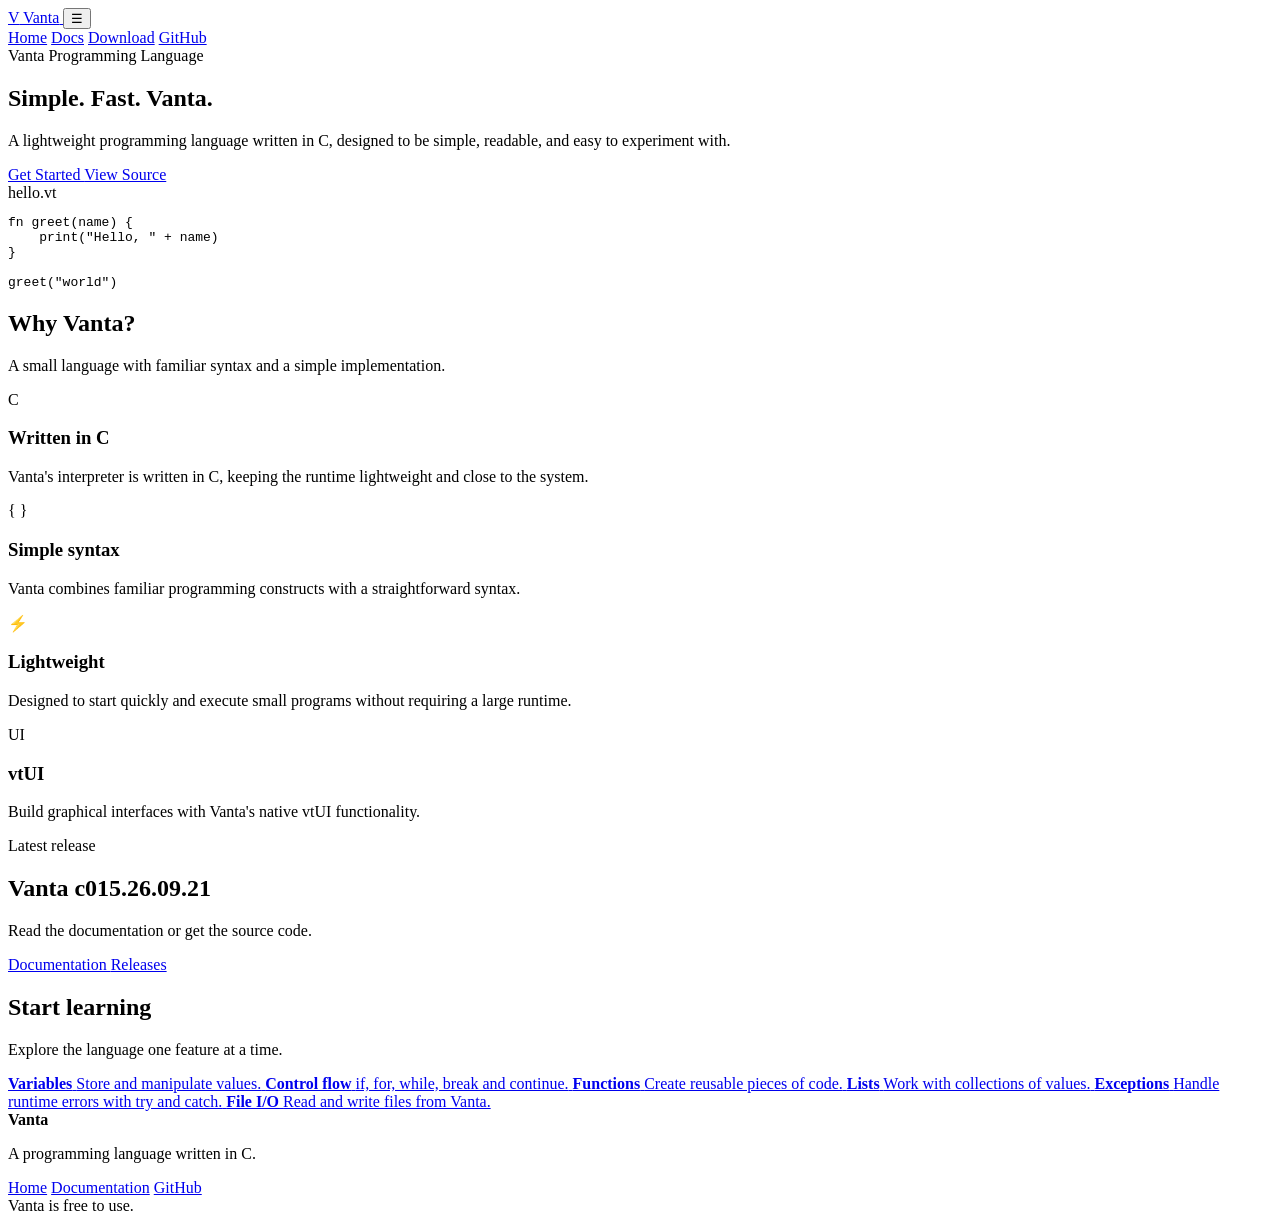
==== index.html @ 65cd363d "Add files via upload" ====
<!DOCTYPE html>
<html lang="en">
<head>
    <meta charset="UTF-8">
    <meta name="viewport" content="width=device-width, initial-scale=1.0">

    <title>Vanta — Programming Language</title>
    <meta name="description" content="Vanta is a lightweight programming language written in C.">

    <link rel="stylesheet" href="/vanta/assets/style.css">
</head>

<body>

<header class="site-header">
    <div class="nav-container">

        <a class="logo" href="/vanta">
            <span class="logo-mark">V</span>
            <span>Vanta</span>
        </a>

        <button class="menu-button" id="menuButton">
            ☰
        </button>

        <nav id="mainNav">
            <a href="/vanta">Home</a>
            <a href="/vanta/docs">Docs</a>
            <a href="/vanta/download">Download</a>
            <a href="https://github.com/knoob1517/vanta">GitHub</a>
        </nav>

    </div>
</header>


<main>

    <section class="hero">

        <div class="hero-content">

            <div class="hero-badge">
                Vanta Programming Language
            </div>

            <h1>
                Simple.
                <span>Fast.</span>
                Vanta.
            </h1>

            <p class="hero-description">
                A lightweight programming language written in C,
                designed to be simple, readable, and easy to experiment with.
            </p>

            <div class="hero-buttons">
                <a class="button primary" href="/vanta/docs">
                    Get Started
                </a>

                <a class="button secondary" href="https://github.com/knoob1517/vanta">
                    View Source
                </a>
            </div>

        </div>

        <div class="code-window">

            <div class="code-titlebar">
                <span></span>
                <span></span>
                <span></span>

                <label>hello.vt</label>
            </div>

            <pre><code><span class="keyword">fn</span> greet(name) {
    <span class="function">print</span>(<span class="string">"Hello, "</span> + name)
}

greet(<span class="string">"world"</span>)</code></pre>

        </div>

    </section>


    <section class="section">

        <div class="section-title">
            <h2>Why Vanta?</h2>

            <p>
                A small language with familiar syntax and a simple implementation.
            </p>
        </div>


        <div class="feature-grid">

            <article class="feature">
                <div class="feature-icon">C</div>

                <h3>Written in C</h3>

                <p>
                    Vanta's interpreter is written in C,
                    keeping the runtime lightweight and close to the system.
                </p>
            </article>


            <article class="feature">
                <div class="feature-icon">{ }</div>

                <h3>Simple syntax</h3>

                <p>
                    Vanta combines familiar programming constructs
                    with a straightforward syntax.
                </p>
            </article>


            <article class="feature">
                <div class="feature-icon">⚡</div>

                <h3>Lightweight</h3>

                <p>
                    Designed to start quickly and execute small programs
                    without requiring a large runtime.
                </p>
            </article>


            <article class="feature">
                <div class="feature-icon">UI</div>

                <h3>vtUI</h3>

                <p>
                    Build graphical interfaces with Vanta's
                    native vtUI functionality.
                </p>
            </article>

        </div>

    </section>


    <section class="release-section">

        <div>

            <span class="eyebrow">
                Latest release
            </span>

            <h2>Vanta c015.26.09.21</h2>

            <p>
                Read the documentation or get the source code.
            </p>

        </div>

        <div class="release-buttons">

            <a class="button primary" href="/vanta/docs/c015.26.09.21">
                Documentation
            </a>

            <a class="button secondary" href="https://github.com/knoob1517/vanta/releases">
                Releases
            </a>

        </div>

    </section>


    <section class="section">

        <div class="section-title">

            <h2>Start learning</h2>

            <p>
                Explore the language one feature at a time.
            </p>

        </div>


        <div class="docs-grid">

            <a href="/vanta/docs/c015.26.09.21#variables">
                <strong>Variables</strong>
                <span>Store and manipulate values.</span>
            </a>

            <a href="/vanta/docs/c015.26.09.21#control-flow">
                <strong>Control flow</strong>
                <span>if, for, while, break and continue.</span>
            </a>

            <a href="/vanta/docs/c015.26.09.21#functions">
                <strong>Functions</strong>
                <span>Create reusable pieces of code.</span>
            </a>

            <a href="/vanta/docs/c015.09.21#lists">
                <strong>Lists</strong>
                <span>Work with collections of values.</span>
            </a>

            <a href="/vanta/docs/c015.26.09.21#exceptions">
                <strong>Exceptions</strong>
                <span>Handle runtime errors with try and catch.</span>
            </a>

            <a href="/vanta/docs/c015.26.09.21#file-io">
                <strong>File I/O</strong>
                <span>Read and write files from Vanta.</span>
            </a>

        </div>

    </section>

</main>


<footer>

    <div class="footer-container">

        <div>
            <strong>Vanta</strong>

            <p>
                A programming language written in C.
            </p>
        </div>

        <div class="footer-links">

            <a href="/vanta">Home</a>
            <a href="/vanta/docs">Documentation</a>
            <a href="https://github.com/knoob1517/vanta">GitHub</a>

        </div>

    </div>

    <div class="free-notice">
        Vanta is free to use.
    </div>

</footer>


<script src="/vanta/assets/main.js"></script>

</body>
</html>
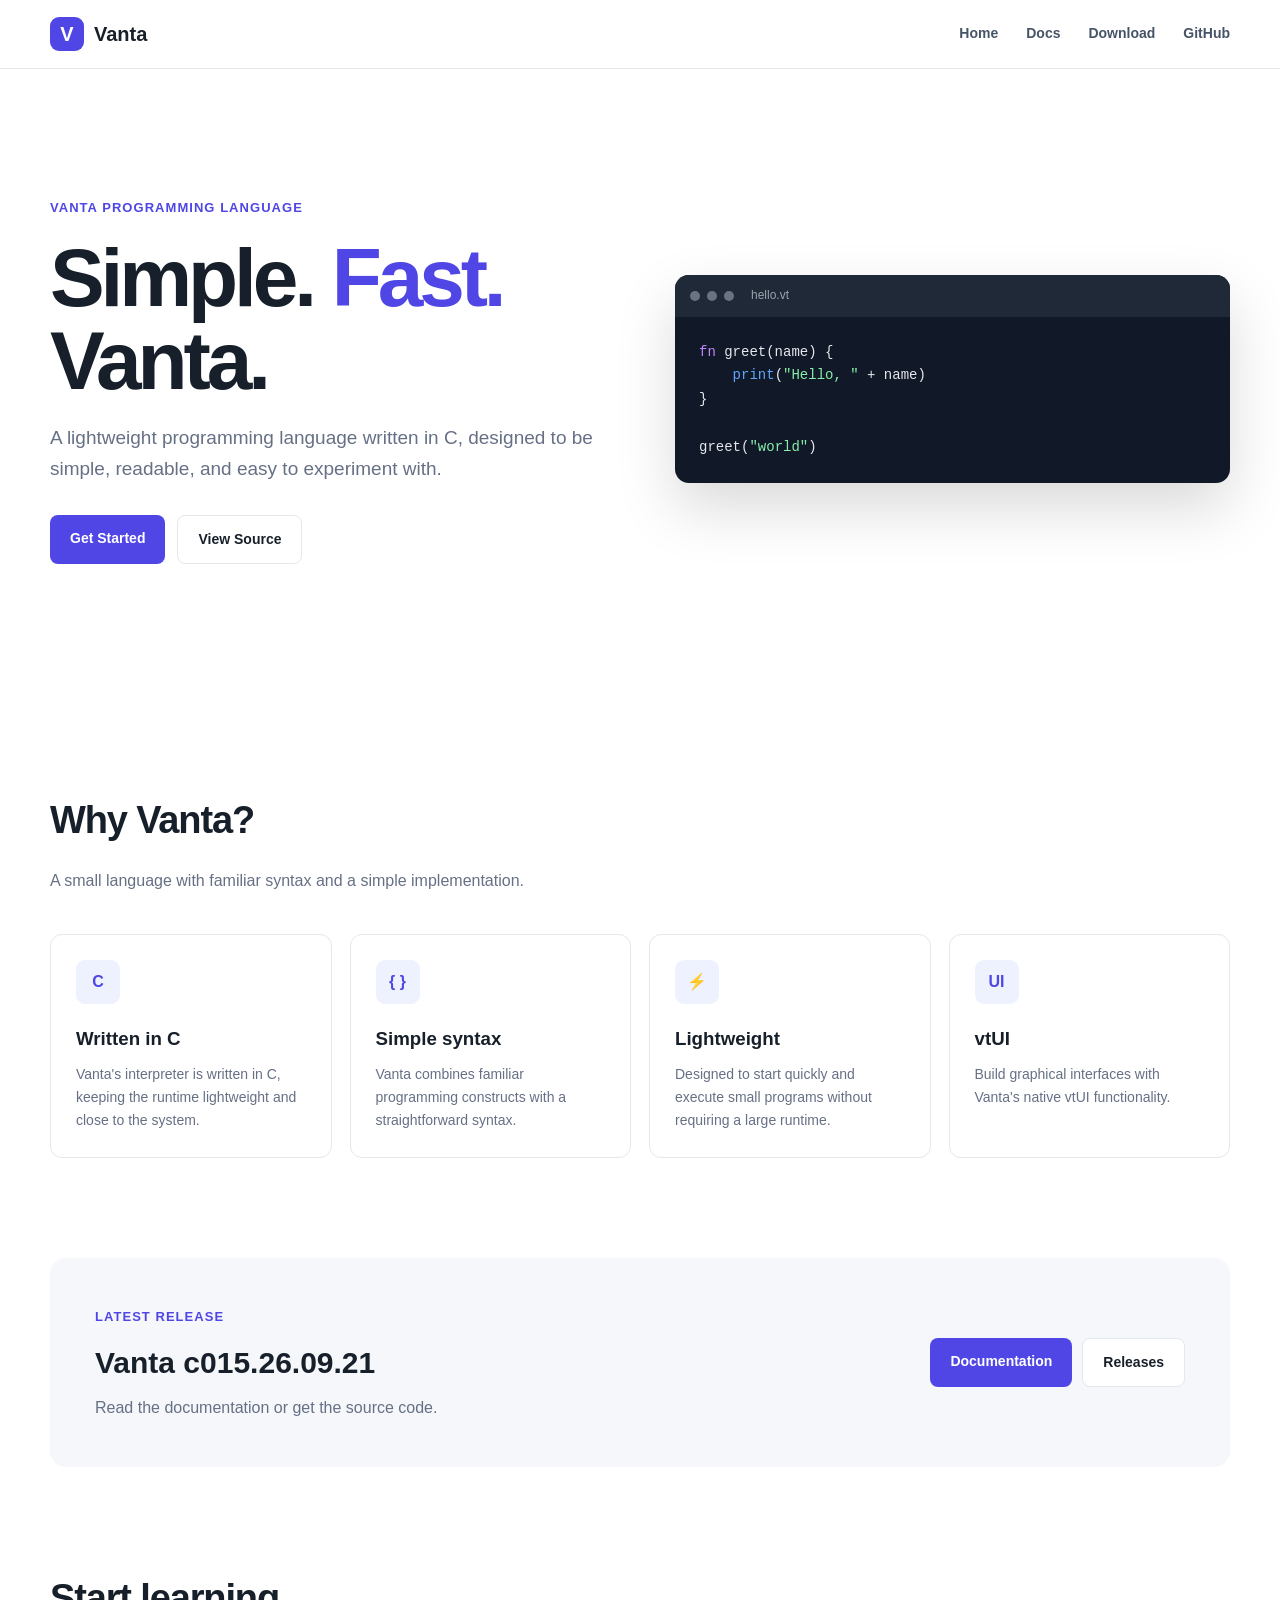
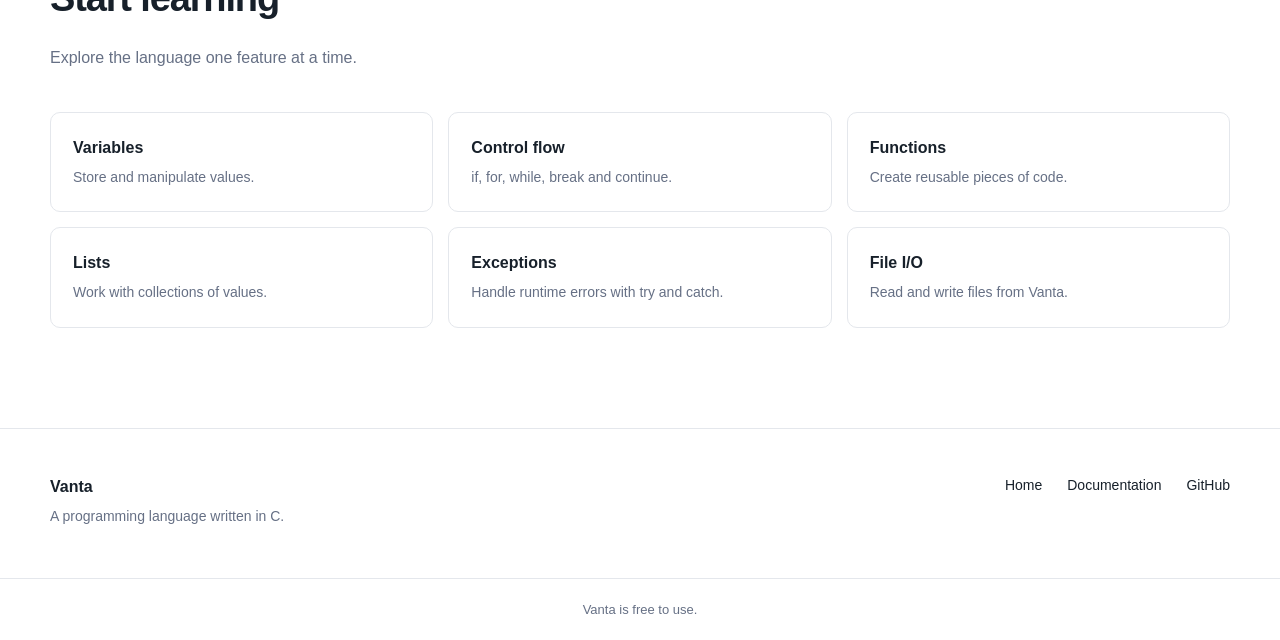
==== commit 2e575f2e: "Update index.html" ====
--- a/index.html
+++ b/index.html
@@ -7,7 +7,7 @@
     <title>Vanta — Programming Language</title>
     <meta name="description" content="Vanta is a lightweight programming language written in C.">
 
-    <link rel="stylesheet" href="/vanta/assets/style.css">
+    <link rel="stylesheet" href="/assets/style.css">
 </head>
 
 <body>
@@ -26,8 +26,8 @@
 
         <nav id="mainNav">
             <a href="/vanta">Home</a>
-            <a href="/vanta/docs">Docs</a>
-            <a href="/vanta/download">Download</a>
+            <a href="/docs">Docs</a>
+            <a href="/download">Download</a>
             <a href="https://github.com/knoob1517/vanta">GitHub</a>
         </nav>
 
@@ -57,7 +57,7 @@
             </p>
 
             <div class="hero-buttons">
-                <a class="button primary" href="/vanta/docs">
+                <a class="button primary" href="/docs">
                     Get Started
                 </a>
 
@@ -172,11 +172,11 @@
 
         <div class="release-buttons">
 
-            <a class="button primary" href="/vanta/docs/c015.26.09.21">
+            <a class="button primary" href="/docs/c015.26.09.21">
                 Documentation
             </a>
 
-            <a class="button secondary" href="https://github.com/knoob1517/vanta/releases">
+            <a class="button secondary" href="https://github.com/knoob1517/releases">
                 Releases
             </a>
 
@@ -200,32 +200,32 @@
 
         <div class="docs-grid">
 
-            <a href="/vanta/docs/c015.26.09.21#variables">
+            <a href="/docs/c015.26.09.21#variables">
                 <strong>Variables</strong>
                 <span>Store and manipulate values.</span>
             </a>
 
-            <a href="/vanta/docs/c015.26.09.21#control-flow">
+            <a href="/docs/c015.26.09.21#control-flow">
                 <strong>Control flow</strong>
                 <span>if, for, while, break and continue.</span>
             </a>
 
-            <a href="/vanta/docs/c015.26.09.21#functions">
+            <a href="/docs/c015.26.09.21#functions">
                 <strong>Functions</strong>
                 <span>Create reusable pieces of code.</span>
             </a>
 
-            <a href="/vanta/docs/c015.09.21#lists">
+            <a href="/docs/c015.09.21#lists">
                 <strong>Lists</strong>
                 <span>Work with collections of values.</span>
             </a>
 
-            <a href="/vanta/docs/c015.26.09.21#exceptions">
+            <a href="/docs/c015.26.09.21#exceptions">
                 <strong>Exceptions</strong>
                 <span>Handle runtime errors with try and catch.</span>
             </a>
 
-            <a href="/vanta/docs/c015.26.09.21#file-io">
+            <a href="/docs/c015.26.09.21#file-io">
                 <strong>File I/O</strong>
                 <span>Read and write files from Vanta.</span>
             </a>
@@ -252,7 +252,7 @@
         <div class="footer-links">
 
             <a href="/vanta">Home</a>
-            <a href="/vanta/docs">Documentation</a>
+            <a href="/docs">Documentation</a>
             <a href="https://github.com/knoob1517/vanta">GitHub</a>
 
         </div>
@@ -266,7 +266,7 @@
 </footer>
 
 
-<script src="/vanta/assets/main.js"></script>
+<script src="/assets/main.js"></script>
 
 </body>
-</html>+</html>
--- a/assets/style.css
+++ b/assets/style.css
@@ -0,0 +1,982 @@
+:root {
+    --bg: #ffffff;
+    --bg-secondary: #f5f7fa;
+
+    --text: #17202a;
+    --muted: #667085;
+
+    --border: #e4e7ec;
+
+    --accent: #4f46e5;
+    --accent-dark: #3730a3;
+
+    --code-bg: #111827;
+    --code-text: #e5e7eb;
+
+    --max-width: 1180px;
+}
+
+
+* {
+    box-sizing: border-box;
+}
+
+
+html {
+    scroll-behavior: smooth;
+}
+
+
+body {
+    margin: 0;
+
+    font-family:
+        Inter,
+        -apple-system,
+        BlinkMacSystemFont,
+        "Segoe UI",
+        sans-serif;
+
+    color: var(--text);
+    background: var(--bg);
+
+    line-height: 1.65;
+}
+
+
+a {
+    color: inherit;
+    text-decoration: none;
+}
+
+
+.container,
+.nav-container,
+.footer-container {
+    width: min(
+        calc(100% - 40px),
+        var(--max-width)
+    );
+
+    margin: auto;
+}
+
+
+/* HEADER */
+
+.site-header {
+    position: sticky;
+    top: 0;
+    z-index: 100;
+
+    background: rgba(255, 255, 255, 0.94);
+
+    border-bottom: 1px solid var(--border);
+
+    backdrop-filter: blur(12px);
+}
+
+
+.nav-container {
+    height: 68px;
+
+    display: flex;
+    align-items: center;
+    justify-content: space-between;
+}
+
+
+.logo {
+    display: flex;
+    align-items: center;
+    gap: 10px;
+
+    font-size: 20px;
+    font-weight: 800;
+}
+
+
+.logo-mark {
+    width: 34px;
+    height: 34px;
+
+    display: grid;
+    place-items: center;
+
+    border-radius: 9px;
+
+    background: var(--accent);
+    color: white;
+
+    font-weight: 900;
+}
+
+
+#mainNav {
+    display: flex;
+    gap: 28px;
+
+    align-items: center;
+}
+
+
+#mainNav a {
+    color: #475467;
+    font-size: 14px;
+    font-weight: 600;
+}
+
+
+#mainNav a:hover,
+#mainNav a.active {
+    color: var(--accent);
+}
+
+
+.menu-button {
+    display: none;
+
+    border: 0;
+    background: none;
+
+    font-size: 25px;
+}
+
+
+/* HERO */
+
+.hero {
+    width: min(
+        calc(100% - 40px),
+        1180px
+    );
+
+    margin: auto;
+
+    min-height: 620px;
+
+    display: grid;
+    grid-template-columns: 1fr 1fr;
+
+    align-items: center;
+
+    gap: 70px;
+}
+
+
+.hero-badge,
+.eyebrow {
+    display: inline-block;
+
+    color: var(--accent);
+
+    font-size: 13px;
+    font-weight: 800;
+
+    text-transform: uppercase;
+    letter-spacing: 0.08em;
+}
+
+
+.hero h1 {
+    margin: 15px 0;
+
+    font-size: clamp(48px, 7vw, 82px);
+    line-height: 1.02;
+
+    letter-spacing: -0.05em;
+}
+
+
+.hero h1 span {
+    color: var(--accent);
+}
+
+
+.hero-description {
+    max-width: 600px;
+
+    color: var(--muted);
+
+    font-size: 19px;
+}
+
+
+.hero-buttons {
+    display: flex;
+    gap: 12px;
+
+    margin-top: 30px;
+}
+
+
+/* BUTTONS */
+
+.button {
+    display: inline-flex;
+
+    padding: 12px 20px;
+
+    border-radius: 8px;
+
+    font-weight: 700;
+    font-size: 14px;
+
+    transition: 0.2s;
+}
+
+
+.button.primary {
+    color: white;
+    background: var(--accent);
+}
+
+
+.button.primary:hover {
+    background: var(--accent-dark);
+}
+
+
+.button.secondary {
+    border: 1px solid var(--border);
+    background: white;
+}
+
+
+.button.secondary:hover {
+    background: var(--bg-secondary);
+}
+
+
+/* CODE */
+
+.code-window {
+    overflow: hidden;
+
+    border-radius: 14px;
+
+    background: var(--code-bg);
+
+    box-shadow:
+        0 25px 60px rgba(0, 0, 0, 0.15);
+}
+
+
+.code-titlebar {
+    height: 42px;
+
+    display: flex;
+    align-items: center;
+
+    gap: 7px;
+
+    padding: 0 15px;
+
+    background: #1f2937;
+}
+
+
+.code-titlebar > span {
+    width: 10px;
+    height: 10px;
+
+    border-radius: 50%;
+
+    background: #6b7280;
+}
+
+
+.code-titlebar label {
+    margin-left: 10px;
+
+    color: #9ca3af;
+
+    font-size: 12px;
+}
+
+
+pre {
+    overflow-x: auto;
+
+    margin: 0;
+    padding: 24px;
+
+    font-family:
+        "Cascadia Code",
+        "Fira Code",
+        Consolas,
+        monospace;
+
+    font-size: 14px;
+
+    line-height: 1.7;
+}
+
+
+.code-window pre {
+    color: var(--code-text);
+}
+
+
+.keyword {
+    color: #c084fc;
+}
+
+
+.function {
+    color: #60a5fa;
+}
+
+
+.string {
+    color: #86efac;
+}
+
+
+/* SECTIONS */
+
+.section {
+    width: min(
+        calc(100% - 40px),
+        var(--max-width)
+    );
+
+    margin: 100px auto;
+}
+
+
+.section-title {
+    max-width: 650px;
+
+    margin-bottom: 40px;
+}
+
+
+.section-title h2 {
+    margin: 0;
+
+    font-size: 38px;
+    letter-spacing: -0.03em;
+}
+
+
+.section-title p {
+    color: var(--muted);
+}
+
+
+/* FEATURES */
+
+.feature-grid {
+    display: grid;
+
+    grid-template-columns:
+        repeat(4, 1fr);
+
+    gap: 18px;
+}
+
+
+.feature {
+    padding: 25px;
+
+    border: 1px solid var(--border);
+
+    border-radius: 12px;
+}
+
+
+.feature-icon {
+    width: 44px;
+    height: 44px;
+
+    display: grid;
+    place-items: center;
+
+    margin-bottom: 20px;
+
+    border-radius: 9px;
+
+    background: #eef2ff;
+
+    color: var(--accent);
+
+    font-weight: 800;
+}
+
+
+.feature h3 {
+    margin: 0 0 8px;
+}
+
+
+.feature p {
+    margin: 0;
+
+    color: var(--muted);
+
+    font-size: 14px;
+}
+
+
+/* RELEASE */
+
+.release-section {
+    width: min(
+        calc(100% - 40px),
+        var(--max-width)
+    );
+
+    margin: 100px auto;
+
+    padding: 45px;
+
+    display: flex;
+    align-items: center;
+    justify-content: space-between;
+
+    gap: 30px;
+
+    border-radius: 16px;
+
+    background: var(--bg-secondary);
+}
+
+
+.release-section h2 {
+    margin: 8px 0;
+
+    font-size: 30px;
+}
+
+
+.release-section p {
+    margin: 0;
+
+    color: var(--muted);
+}
+
+
+.release-buttons {
+    display: flex;
+    gap: 10px;
+}
+
+
+/* DOC LINKS */
+
+.docs-grid {
+    display: grid;
+
+    grid-template-columns:
+        repeat(3, 1fr);
+
+    gap: 15px;
+}
+
+
+.docs-grid a {
+    padding: 22px;
+
+    border: 1px solid var(--border);
+
+    border-radius: 10px;
+
+    transition: 0.2s;
+}
+
+
+.docs-grid a:hover {
+    border-color: var(--accent);
+
+    transform: translateY(-2px);
+}
+
+
+.docs-grid strong,
+.docs-grid span {
+    display: block;
+}
+
+
+.docs-grid span {
+    margin-top: 5px;
+
+    color: var(--muted);
+
+    font-size: 14px;
+}
+
+
+/* DOC HERO */
+
+.docs-hero {
+    padding: 90px 0;
+
+    background: var(--bg-secondary);
+
+    border-bottom: 1px solid var(--border);
+}
+
+
+.docs-hero h1 {
+    margin: 10px 0;
+
+    font-size: 52px;
+
+    letter-spacing: -0.04em;
+}
+
+
+.docs-hero p {
+    max-width: 650px;
+
+    color: var(--muted);
+
+    font-size: 18px;
+}
+
+
+/* VERSION LIST */
+
+.docs-page {
+    padding: 70px 0;
+}
+
+
+.docs-page h2 {
+    font-size: 30px;
+}
+
+
+.muted {
+    color: var(--muted);
+}
+
+
+.version-list {
+    max-width: 800px;
+
+    display: flex;
+    flex-direction: column;
+
+    gap: 12px;
+
+    margin-top: 30px;
+}
+
+
+.version-card {
+    display: flex;
+
+    justify-content: space-between;
+    align-items: center;
+
+    padding: 22px 25px;
+
+    border: 1px solid var(--border);
+
+    border-radius: 10px;
+
+    transition: 0.2s;
+}
+
+
+.version-card:hover {
+    border-color: var(--accent);
+
+    transform: translateX(4px);
+}
+
+
+.version-card strong,
+.version-card span {
+    display: block;
+}
+
+
+.version-card strong {
+    font-size: 17px;
+}
+
+
+.version-card span {
+    color: var(--muted);
+
+    font-size: 13px;
+}
+
+
+.arrow {
+    color: var(--accent) !important;
+
+    font-size: 22px !important;
+}
+
+
+/* DOCUMENTATION */
+
+.documentation-layout {
+    display: grid;
+
+    grid-template-columns: 260px 1fr;
+
+    max-width: 1400px;
+
+    margin: auto;
+}
+
+
+.sidebar {
+    position: sticky;
+    top: 68px;
+
+    height: calc(100vh - 68px);
+
+    overflow-y: auto;
+
+    padding: 30px;
+
+    border-right: 1px solid var(--border);
+}
+
+
+.sidebar-version {
+    margin-bottom: 25px;
+}
+
+
+.sidebar-version strong,
+.sidebar-version span {
+    display: block;
+}
+
+
+.sidebar-version strong {
+    font-size: 18px;
+}
+
+
+.sidebar-version span {
+    color: var(--muted);
+
+    font-size: 13px;
+}
+
+
+.sidebar-nav {
+    display: flex;
+    flex-direction: column;
+
+    gap: 4px;
+}
+
+
+.sidebar-nav a {
+    padding: 7px 10px;
+
+    border-radius: 6px;
+
+    color: #667085;
+
+    font-size: 14px;
+}
+
+
+.sidebar-nav a:hover {
+    color: var(--accent);
+
+    background: #f5f3ff;
+}
+
+
+.documentation {
+    width: min(
+        calc(100% - 80px),
+        850px
+    );
+
+    padding: 55px 0 100px;
+
+    margin: auto;
+}
+
+
+.doc-header {
+    display: flex;
+
+    justify-content: space-between;
+    align-items: flex-start;
+
+    gap: 30px;
+
+    margin-bottom: 60px;
+}
+
+
+.doc-header h1 {
+    margin: 8px 0;
+
+    font-size: 42px;
+
+    letter-spacing: -0.04em;
+}
+
+
+#versionSelect {
+    padding: 9px 12px;
+
+    border: 1px solid var(--border);
+
+    border-radius: 7px;
+
+    background: white;
+}
+
+
+.documentation section {
+    margin-bottom: 70px;
+
+    scroll-margin-top: 100px;
+}
+
+
+.documentation h2 {
+    margin-bottom: 15px;
+
+    font-size: 30px;
+
+    letter-spacing: -0.02em;
+}
+
+
+.documentation h3 {
+    margin-top: 35px;
+
+    font-size: 21px;
+}
+
+
+.documentation p,
+.documentation li {
+    color: #475467;
+}
+
+
+.documentation code {
+    padding: 2px 5px;
+
+    border-radius: 4px;
+
+    background: #f2f4f7;
+
+    font-family: monospace;
+
+    font-size: 0.9em;
+}
+
+
+.documentation pre {
+    margin: 20px 0;
+
+    border-radius: 9px;
+
+    background: var(--code-bg);
+
+    color: var(--code-text);
+}
+
+
+.documentation pre code {
+    padding: 0;
+
+    background: transparent;
+
+    color: inherit;
+}
+
+
+/* FOOTER */
+
+footer {
+    margin-top: 80px;
+
+    border-top: 1px solid var(--border);
+}
+
+
+.footer-container {
+    padding: 45px 0;
+
+    display: flex;
+    justify-content: space-between;
+
+    gap: 30px;
+}
+
+
+.footer-container p {
+    margin: 5px 0;
+
+    color: var(--muted);
+
+    font-size: 14px;
+}
+
+
+.footer-links {
+    display: flex;
+
+    gap: 25px;
+
+    font-size: 14px;
+}
+
+
+.free-notice {
+    padding: 20px;
+
+    border-top: 1px solid var(--border);
+
+    text-align: center;
+
+    color: var(--muted);
+
+    font-size: 13px;
+}
+
+
+/* MOBILE */
+
+@media (max-width: 850px) {
+
+    .menu-button {
+        display: block;
+    }
+
+
+    #mainNav {
+        display: none;
+
+        position: absolute;
+
+        top: 68px;
+        left: 0;
+        right: 0;
+
+        padding: 15px 20px;
+
+        flex-direction: column;
+        align-items: stretch;
+
+        background: white;
+
+        border-bottom: 1px solid var(--border);
+    }
+
+
+    #mainNav.open {
+        display: flex;
+    }
+
+
+    #mainNav a {
+        padding: 10px;
+    }
+
+
+    .hero {
+        grid-template-columns: 1fr;
+
+        padding: 70px 0;
+
+        min-height: auto;
+    }
+
+
+    .feature-grid {
+        grid-template-columns: 1fr 1fr;
+    }
+
+
+    .docs-grid {
+        grid-template-columns: 1fr 1fr;
+    }
+
+
+    .release-section {
+        flex-direction: column;
+
+        align-items: flex-start;
+    }
+
+
+    .documentation-layout {
+        display: block;
+    }
+
+
+    .sidebar {
+        position: static;
+
+        height: auto;
+
+        border-right: 0;
+
+        border-bottom: 1px solid var(--border);
+    }
+
+
+    .sidebar-nav {
+        display: grid;
+
+        grid-template-columns:
+            repeat(2, 1fr);
+    }
+
+
+    .documentation {
+        width: min(
+            calc(100% - 40px),
+            850px
+        );
+    }
+
+}
+
+
+@media (max-width: 550px) {
+
+    .feature-grid,
+    .docs-grid {
+        grid-template-columns: 1fr;
+    }
+
+
+    .hero h1 {
+        font-size: 52px;
+    }
+
+
+    .release-buttons {
+        flex-direction: column;
+    }
+
+
+    .doc-header {
+        flex-direction: column;
+    }
+
+
+    .footer-container {
+        flex-direction: column;
+    }
+
+
+    .footer-links {
+        flex-direction: column;
+
+        gap: 10px;
+    }
+
+}
